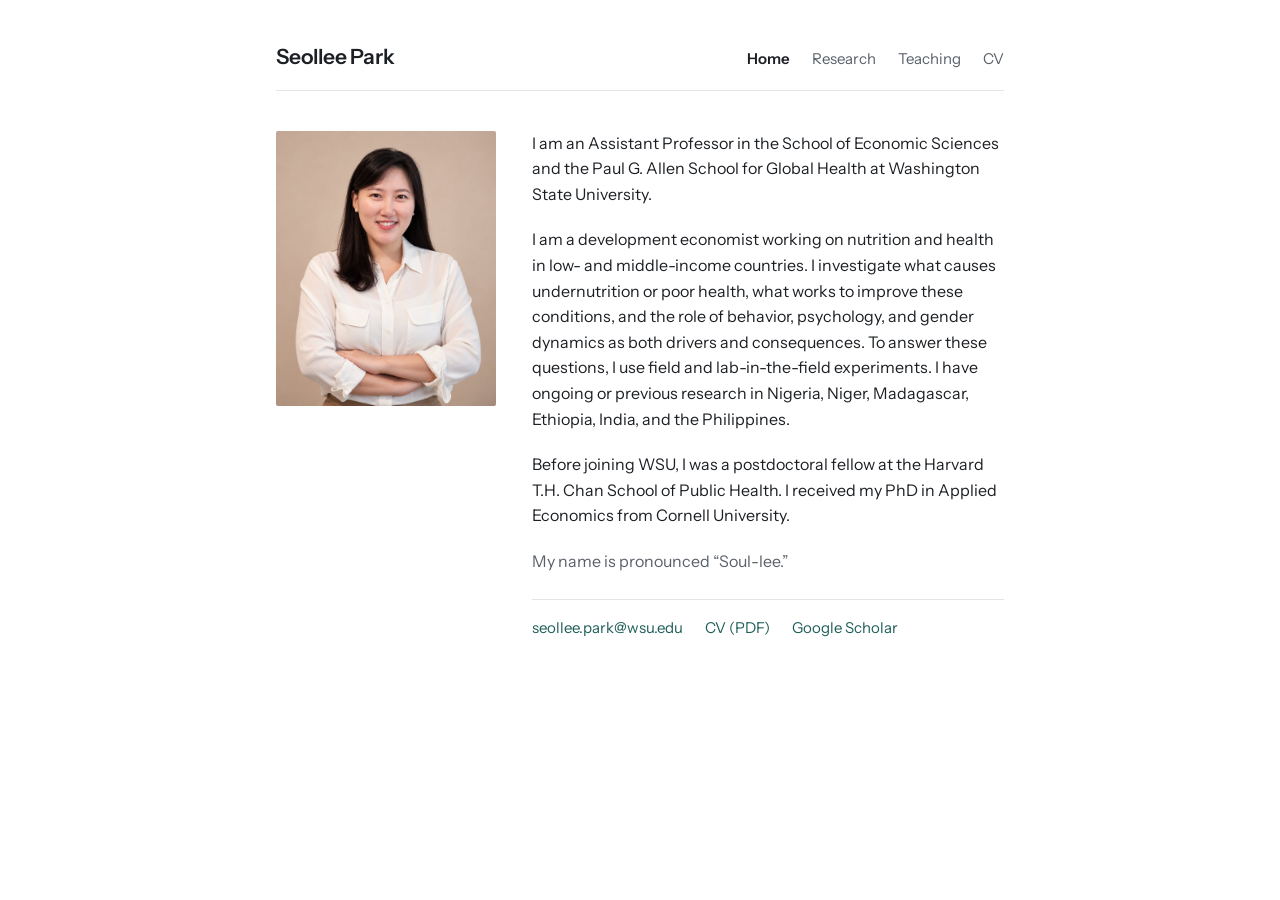
==== index.html @ ac42dcb7 "Link CV to the Google Drive copy; remove bundled PDF Co-Authored-By: Claude Opus 5.5 <noreply@anthro" ====
<!doctype html>
<html lang="en">
<head>
  <meta charset="utf-8">
  <meta name="viewport" content="width=device-width, initial-scale=1">
  <title>Seollee Park</title>
  <meta name="description" content="Seollee Park, Assistant Professor at Washington State University. Development economics, nutrition, and health.">
  <link rel="preconnect" href="https://fonts.googleapis.com">
  <link rel="preconnect" href="https://fonts.gstatic.com" crossorigin>
  <link href="https://fonts.googleapis.com/css2?family=Instrument+Sans:wght@400;600&family=Source+Serif+4:opsz,wght@8..60,400&display=swap" rel="stylesheet">
  <link rel="stylesheet" href="style.css">
</head>
<body>
  <div class="wrap">
    <header class="site-header">
      <a class="site-name" href="index.html">Seollee Park</a>
      <nav class="site-nav">
        <a href="index.html" aria-current="page">Home</a>
        <a href="research.html">Research</a>
        <a href="teaching.html">Teaching</a>
        <a href="https://drive.google.com/file/d/1q6lIRE-Bvj4h-wHS7-zK-mouNb4cCe7u/view?usp=sharing">CV</a>
      </nav>
    </header>

    <main>
      <section class="intro">
        <!-- Add your headshot to this folder as photo.jpg -->
        <img src="photo.jpg" alt="Seollee Park">
        <div>
          <p>I am an Assistant Professor in the School of Economic Sciences and the Paul G. Allen School for Global Health at Washington State University.</p>

          <p>I am a development economist working on nutrition and health in low- and middle-income countries. I investigate what causes undernutrition or poor health, what works to improve these conditions, and the role of behavior, psychology, and gender dynamics as both drivers and consequences. To answer these questions, I use field and lab-in-the-field experiments. I have ongoing or previous research in Nigeria, Niger, Madagascar, Ethiopia, India, and the Philippines.</p>

          <p>Before joining WSU, I was a postdoctoral fellow at the Harvard T.H. Chan School of Public Health. I received my PhD in Applied Economics from Cornell University.</p>

          <p class="pronounce">My name is pronounced &ldquo;Soul-lee.&rdquo;</p>

          <div class="links">
            <a href="mailto:seollee.park@wsu.edu">seollee.park@wsu.edu</a>
            <a href="https://drive.google.com/file/d/1q6lIRE-Bvj4h-wHS7-zK-mouNb4cCe7u/view?usp=sharing">CV (PDF)</a>
            <a href="https://scholar.google.com/citations?user=3BlMB2UAAAAJ&amp;hl=en">Google Scholar</a>
          </div>
        </div>
      </section>
    </main>

  </div>
</body>
</html>
---- style.css ----
:root {
  --ink: #1C1F23;
  --muted: #5A6069;
  --accent: #1E5E58;
  --rule: #E3E5E8;
  --bg: #FFFFFF;
  --sans: "Instrument Sans", system-ui, -apple-system, "Segoe UI", sans-serif;
  --serif: "Source Serif 4", Georgia, "Times New Roman", serif;
}

* { box-sizing: border-box; }

html { -webkit-text-size-adjust: 100%; }

body {
  margin: 0;
  background: var(--bg);
  color: var(--ink);
  font-family: var(--sans);
  font-size: 16px;
  line-height: 1.6;
}

.wrap {
  max-width: 760px;
  margin: 0 auto;
  padding: 0 16px;
}

a { color: var(--accent); text-decoration: none; }
a:hover { text-decoration: underline; text-underline-offset: 2px; }

/* Header */

.site-header {
  display: flex;
  flex-wrap: wrap;
  align-items: baseline;
  justify-content: space-between;
  gap: 8px 24px;
  padding: 40px 0 16px;
  border-bottom: 1px solid var(--rule);
}

.site-name {
  font-size: 21px;
  font-weight: 600;
  letter-spacing: -0.01em;
  color: var(--ink);
}
.site-name:hover { text-decoration: none; }

.site-nav { display: flex; gap: 22px; font-size: 15px; }
.site-nav a { color: var(--muted); }
.site-nav a[aria-current="page"] { color: var(--ink); font-weight: 600; }

main { padding: 40px 0 64px; }

/* Home */

.intro {
  display: grid;
  grid-template-columns: 220px 1fr;
  gap: 36px;
  align-items: start;
}

.intro img {
  width: 220px;
  height: 275px;
  object-fit: cover;
  border-radius: 2px;
  background: var(--rule);
}

.intro p { margin: 0 0 1.25em; }
.intro p:last-of-type { margin-bottom: 0; }

.pronounce { color: var(--muted); }

.links {
  margin-top: 24px;
  padding-top: 16px;
  border-top: 1px solid var(--rule);
  display: flex;
  flex-wrap: wrap;
  gap: 6px 22px;
  font-size: 15px;
}

/* Research */

h1 {
  font-size: 28px;
  font-weight: 600;
  letter-spacing: -0.015em;
  margin: 0 0 8px;
}

h2 {
  font-size: 13px;
  font-weight: 600;
  letter-spacing: 0.08em;
  text-transform: uppercase;
  color: var(--muted);
  margin: 44px 0 4px;
  padding-bottom: 8px;
  border-bottom: 1px solid var(--rule);
}

.papers { list-style: none; margin: 0; padding: 0; }

.paper { padding: 18px 0; border-bottom: 1px solid var(--rule); }
.paper:last-child { border-bottom: 0; }

.paper-title {
  font-family: var(--serif);
  font-size: 17px;
  font-weight: 400;
  line-height: 1.4;
  margin: 0 0 4px;
}
.paper-title a { color: var(--ink); }
.paper-title a:hover { color: var(--accent); }

.coauthors { color: var(--muted); font-size: 14.5px; margin: 0; }

.meta { font-size: 14.5px; margin: 4px 0 0; }
.meta .status { color: var(--ink); }
.meta .sep { color: var(--muted); margin: 0 6px; }

.abs-toggle {
  font: inherit;
  color: var(--accent);
  background: none;
  border: 0;
  padding: 0;
  cursor: pointer;
}
.abs-toggle::after { content: " \25B8"; font-size: 0.8em; }
.abs-toggle[aria-expanded="true"]::after { content: " \25BE"; }
.abs-toggle:hover { text-decoration: underline; text-underline-offset: 2px; }

.abstract p {
  margin: 10px 0 2px;
  padding-left: 14px;
  border-left: 2px solid var(--rule);
  font-size: 14.5px;
  line-height: 1.6;
  color: var(--muted);
}

@media (max-width: 600px) {
  body { font-size: 16px; }
  .site-header { padding-top: 24px; }
  main { padding-top: 28px; }
  .intro { grid-template-columns: 1fr; gap: 20px; }
  .intro img { width: 140px; height: 175px; }
  .paper-title { font-size: 17px; }
}
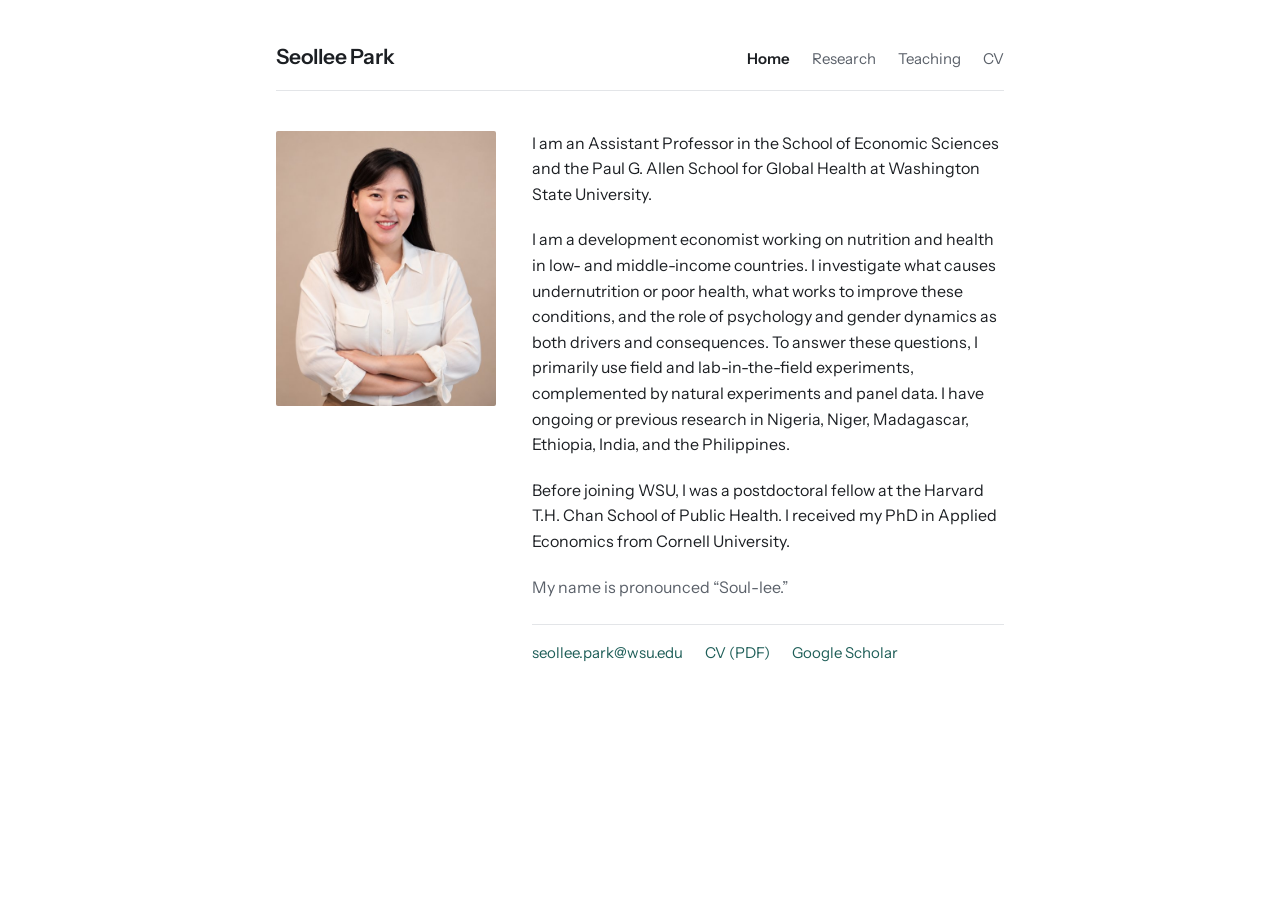
==== commit 5d431360: "Home: refine research focus and methods sentences Co-Authored-By: Claude Opus 5.5 <noreply@anthropic" ====
--- a/index.html
+++ b/index.html
@@ -29,7 +29,7 @@
         <div>
           <p>I am an Assistant Professor in the School of Economic Sciences and the Paul G. Allen School for Global Health at Washington State University.</p>
 
-          <p>I am a development economist working on nutrition and health in low- and middle-income countries. I investigate what causes undernutrition or poor health, what works to improve these conditions, and the role of behavior, psychology, and gender dynamics as both drivers and consequences. To answer these questions, I use field and lab-in-the-field experiments. I have ongoing or previous research in Nigeria, Niger, Madagascar, Ethiopia, India, and the Philippines.</p>
+          <p>I am a development economist working on nutrition and health in low- and middle-income countries. I investigate what causes undernutrition or poor health, what works to improve these conditions, and the role of psychology and gender dynamics as both drivers and consequences. To answer these questions, I primarily use field and lab-in-the-field experiments, complemented by natural experiments and panel data. I have ongoing or previous research in Nigeria, Niger, Madagascar, Ethiopia, India, and the Philippines.</p>
 
           <p>Before joining WSU, I was a postdoctoral fellow at the Harvard T.H. Chan School of Public Health. I received my PhD in Applied Economics from Cornell University.</p>
 
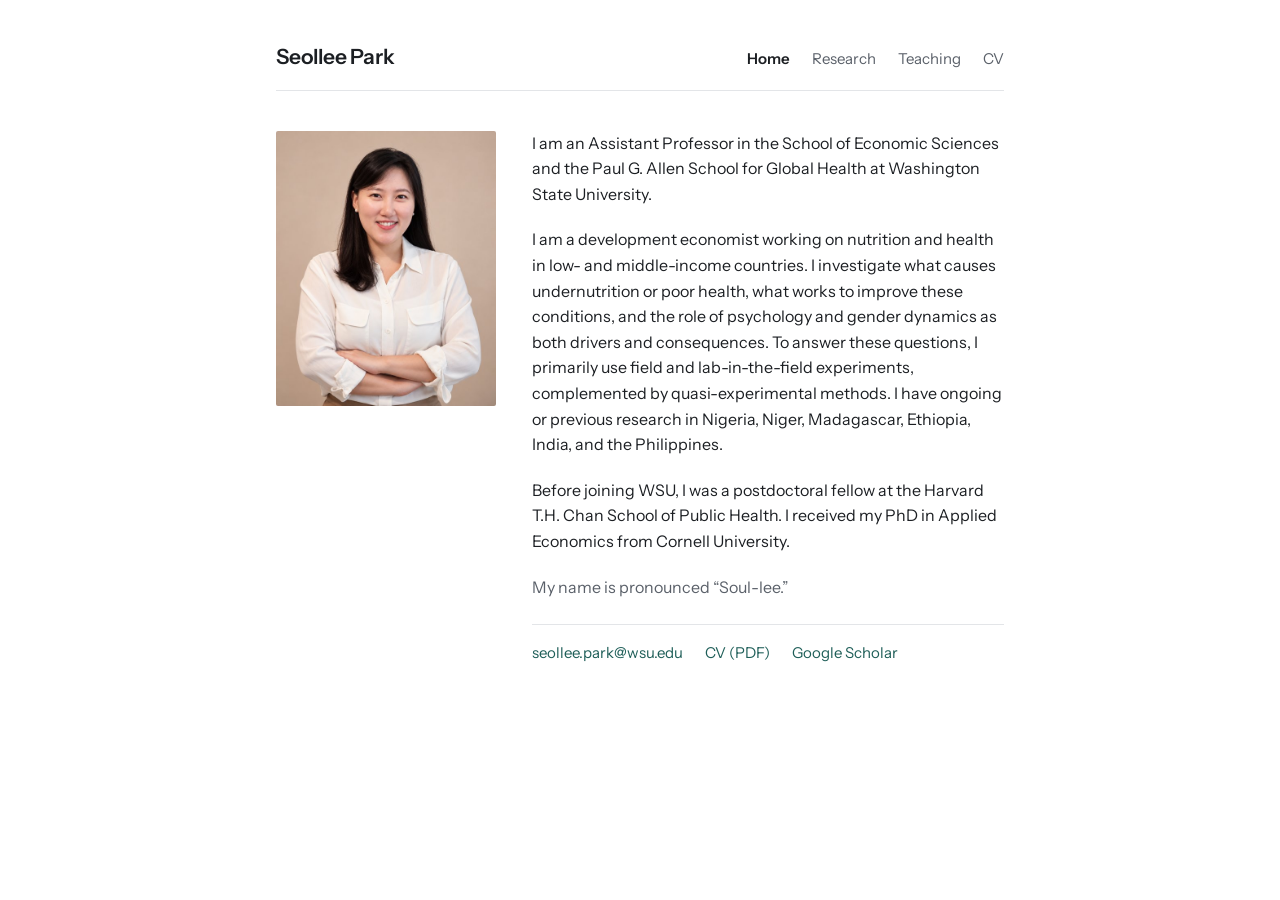
==== commit cf90b2e8: "Home: methods sentence names quasi-experimental methods Co-Authored-By: Claude Opus 5.5 <noreply@ant" ====
--- a/index.html
+++ b/index.html
@@ -29,7 +29,7 @@
         <div>
           <p>I am an Assistant Professor in the School of Economic Sciences and the Paul G. Allen School for Global Health at Washington State University.</p>
 
-          <p>I am a development economist working on nutrition and health in low- and middle-income countries. I investigate what causes undernutrition or poor health, what works to improve these conditions, and the role of psychology and gender dynamics as both drivers and consequences. To answer these questions, I primarily use field and lab-in-the-field experiments, complemented by natural experiments and panel data. I have ongoing or previous research in Nigeria, Niger, Madagascar, Ethiopia, India, and the Philippines.</p>
+          <p>I am a development economist working on nutrition and health in low- and middle-income countries. I investigate what causes undernutrition or poor health, what works to improve these conditions, and the role of psychology and gender dynamics as both drivers and consequences. To answer these questions, I primarily use field and lab-in-the-field experiments, complemented by quasi-experimental methods. I have ongoing or previous research in Nigeria, Niger, Madagascar, Ethiopia, India, and the Philippines.</p>
 
           <p>Before joining WSU, I was a postdoctoral fellow at the Harvard T.H. Chan School of Public Health. I received my PhD in Applied Economics from Cornell University.</p>
 
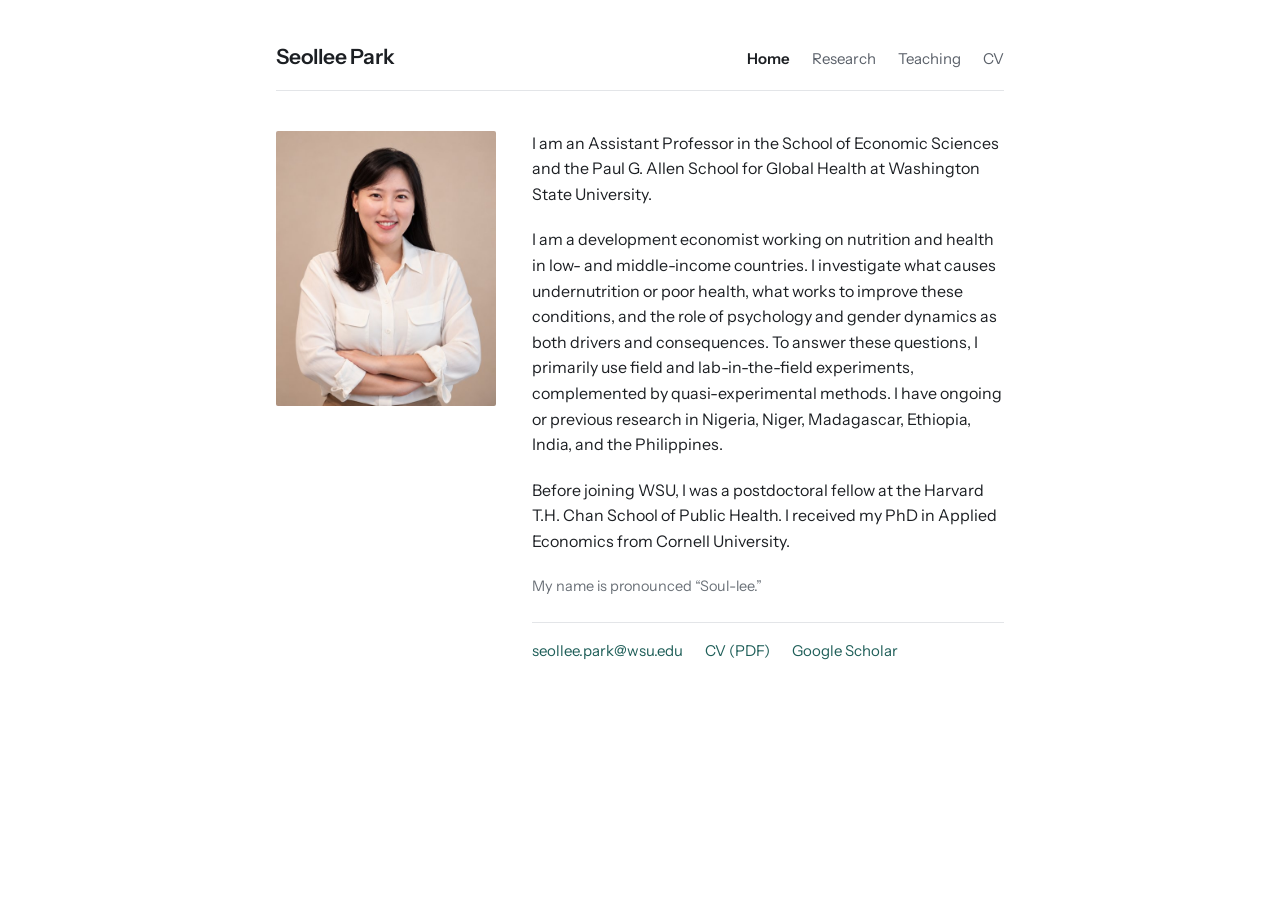
==== commit 71b13a4b: "Add Google Analytics (G-YKJ5T9HSD8) Co-Authored-By: Claude Opus 5.5 <noreply@anthropic.com>" ====
--- a/index.html
+++ b/index.html
@@ -1,6 +1,14 @@
 <!doctype html>
 <html lang="en">
 <head>
+  <!-- Google tag (gtag.js) -->
+  <script async src="https://www.googletagmanager.com/gtag/js?id=G-YKJ5T9HSD8"></script>
+  <script>
+    window.dataLayer = window.dataLayer || [];
+    function gtag(){dataLayer.push(arguments);}
+    gtag('js', new Date());
+    gtag('config', 'G-YKJ5T9HSD8');
+  </script>
   <meta charset="utf-8">
   <meta name="viewport" content="width=device-width, initial-scale=1">
   <title>Seollee Park</title>
--- a/style.css
+++ b/style.css
@@ -76,7 +76,7 @@
 .intro p { margin: 0 0 1.25em; }
 .intro p:last-of-type { margin-bottom: 0; }
 
-.pronounce { color: var(--muted); }
+.pronounce { color: #6B7178; font-size: 14.5px; }
 
 .links {
   margin-top: 24px;
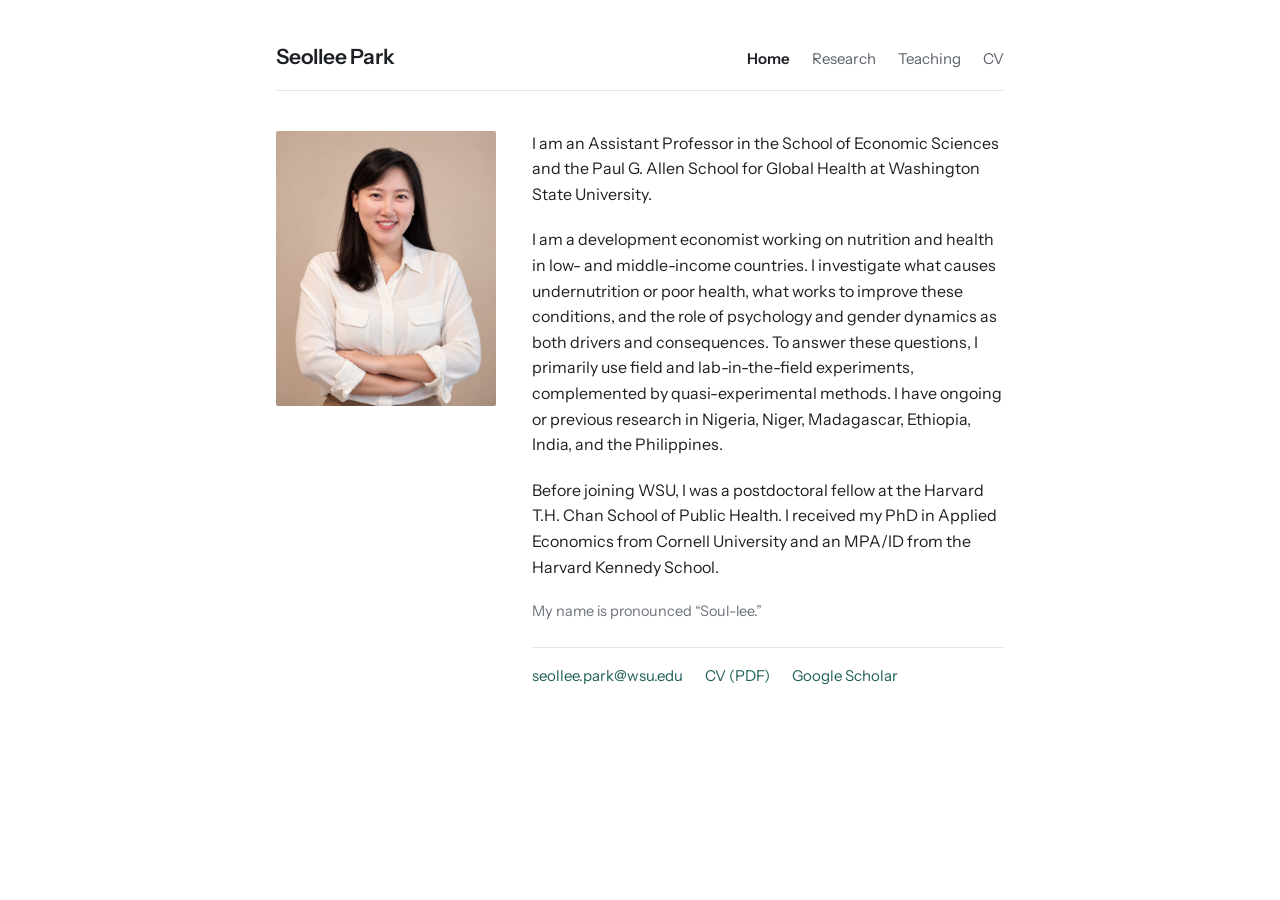
==== commit 239644d8: "Add MPA/ID to home page bio Co-Authored-By: Claude Opus 5.5 <noreply@anthropic.com>" ====
--- a/index.html
+++ b/index.html
@@ -39,7 +39,7 @@
 
           <p>I am a development economist working on nutrition and health in low- and middle-income countries. I investigate what causes undernutrition or poor health, what works to improve these conditions, and the role of psychology and gender dynamics as both drivers and consequences. To answer these questions, I primarily use field and lab-in-the-field experiments, complemented by quasi-experimental methods. I have ongoing or previous research in Nigeria, Niger, Madagascar, Ethiopia, India, and the Philippines.</p>
 
-          <p>Before joining WSU, I was a postdoctoral fellow at the Harvard T.H. Chan School of Public Health. I received my PhD in Applied Economics from Cornell University.</p>
+          <p>Before joining WSU, I was a postdoctoral fellow at the Harvard T.H. Chan School of Public Health. I received my PhD in Applied Economics from Cornell University and an MPA/ID from the Harvard Kennedy School.</p>
 
           <p class="pronounce">My name is pronounced &ldquo;Soul-lee.&rdquo;</p>
 
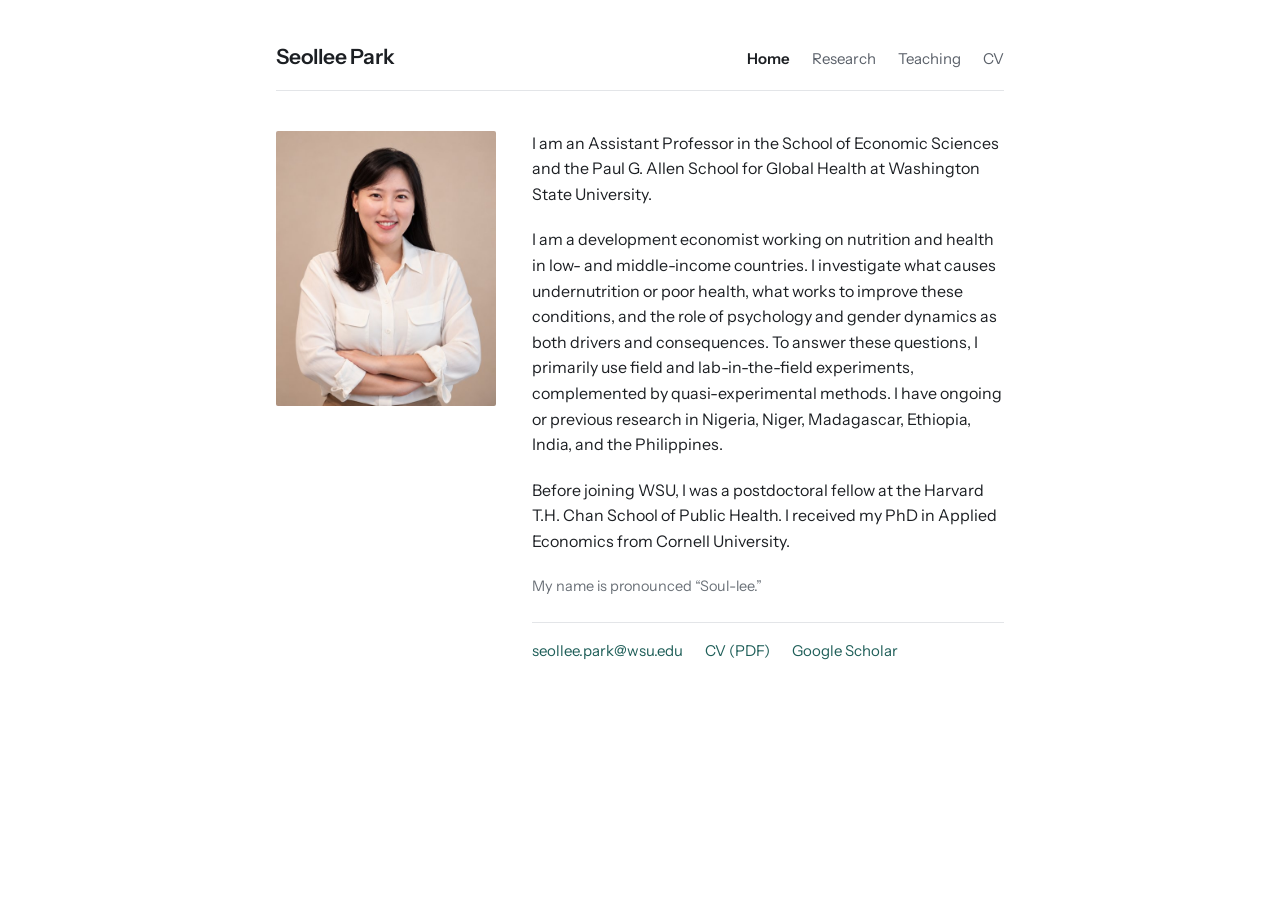
==== commit 6997fc84: "Remove MPA/ID from home page bio Co-Authored-By: Claude Opus 5.5 <noreply@anthropic.com>" ====
--- a/index.html
+++ b/index.html
@@ -39,7 +39,7 @@
 
           <p>I am a development economist working on nutrition and health in low- and middle-income countries. I investigate what causes undernutrition or poor health, what works to improve these conditions, and the role of psychology and gender dynamics as both drivers and consequences. To answer these questions, I primarily use field and lab-in-the-field experiments, complemented by quasi-experimental methods. I have ongoing or previous research in Nigeria, Niger, Madagascar, Ethiopia, India, and the Philippines.</p>
 
-          <p>Before joining WSU, I was a postdoctoral fellow at the Harvard T.H. Chan School of Public Health. I received my PhD in Applied Economics from Cornell University and an MPA/ID from the Harvard Kennedy School.</p>
+          <p>Before joining WSU, I was a postdoctoral fellow at the Harvard T.H. Chan School of Public Health. I received my PhD in Applied Economics from Cornell University.</p>
 
           <p class="pronounce">My name is pronounced &ldquo;Soul-lee.&rdquo;</p>
 
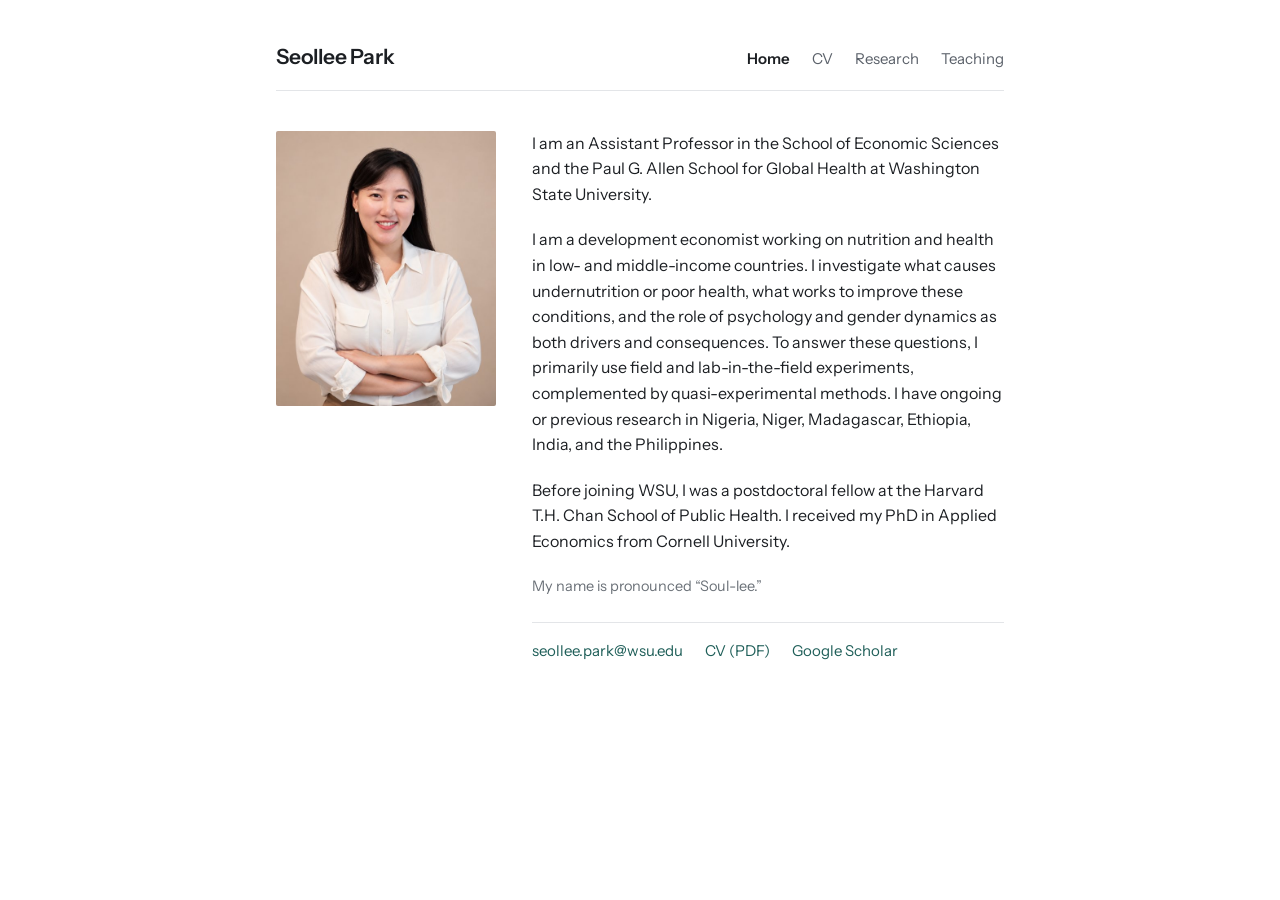
==== commit 0f82d516: "Embed CV on its own page; move CV after Home in nav Co-Authored-By: Claude Opus 5.5 <noreply@anthrop" ====
--- a/index.html
+++ b/index.html
@@ -24,9 +24,9 @@
       <a class="site-name" href="index.html">Seollee Park</a>
       <nav class="site-nav">
         <a href="index.html" aria-current="page">Home</a>
+        <a href="cv.html">CV</a>
         <a href="research.html">Research</a>
         <a href="teaching.html">Teaching</a>
-        <a href="https://drive.google.com/file/d/1q6lIRE-Bvj4h-wHS7-zK-mouNb4cCe7u/view?usp=sharing">CV</a>
       </nav>
     </header>
 
--- a/style.css
+++ b/style.css
@@ -150,6 +150,17 @@
   color: var(--muted);
 }
 
+/* CV */
+
+.cv-frame {
+  display: block;
+  width: 100%;
+  height: calc(100vh - 220px);
+  min-height: 560px;
+  margin-top: 20px;
+  border: 1px solid var(--rule);
+}
+
 @media (max-width: 600px) {
   body { font-size: 16px; }
   .site-header { padding-top: 24px; }
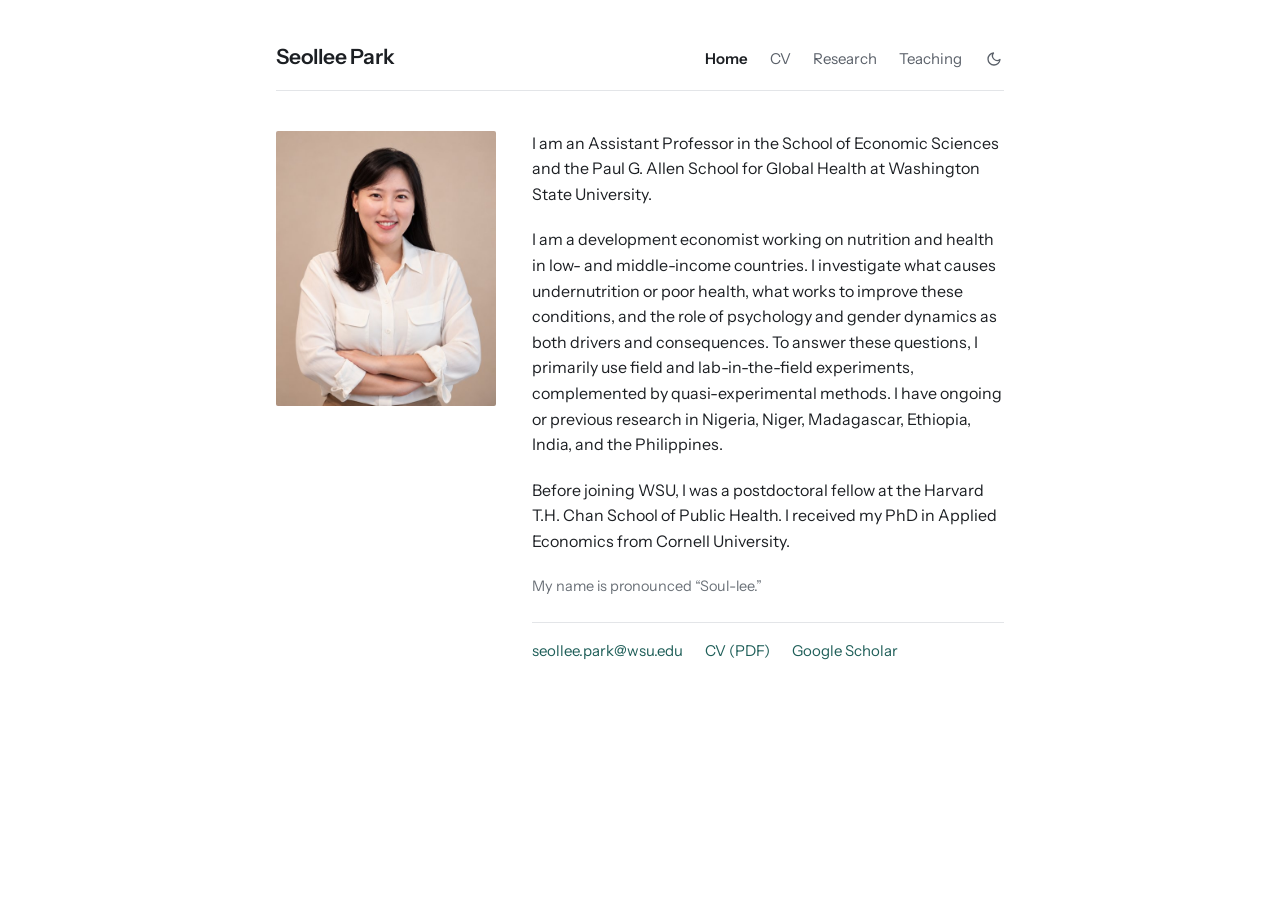
==== commit 4b4a63d9: "Add light/dark mode toggle with gray dark theme Follows the system setting by default; the toggle ch" ====
--- a/index.html
+++ b/index.html
@@ -16,6 +16,9 @@
   <link rel="preconnect" href="https://fonts.googleapis.com">
   <link rel="preconnect" href="https://fonts.gstatic.com" crossorigin>
   <link href="https://fonts.googleapis.com/css2?family=Instrument+Sans:wght@400;600&family=Source+Serif+4:opsz,wght@8..60,400&display=swap" rel="stylesheet">
+  <script>
+    try { var t = localStorage.getItem('theme'); if (t === 'dark' || t === 'light') document.documentElement.dataset.theme = t; } catch (e) {}
+  </script>
   <link rel="stylesheet" href="style.css">
 </head>
 <body>
@@ -27,6 +30,10 @@
         <a href="cv.html">CV</a>
         <a href="research.html">Research</a>
         <a href="teaching.html">Teaching</a>
+        <button type="button" class="theme-toggle" aria-label="Switch to dark mode">
+          <svg class="icon-moon" viewBox="0 0 24 24" fill="none" stroke="currentColor" stroke-width="2" stroke-linecap="round" stroke-linejoin="round" aria-hidden="true"><path d="M21 12.8A9 9 0 1 1 11.2 3a7 7 0 0 0 9.8 9.8z"/></svg>
+          <svg class="icon-sun" viewBox="0 0 24 24" fill="none" stroke="currentColor" stroke-width="2" stroke-linecap="round" stroke-linejoin="round" aria-hidden="true"><circle cx="12" cy="12" r="4"/><path d="M12 2v2M12 20v2M4.9 4.9l1.4 1.4M17.7 17.7l1.4 1.4M2 12h2M20 12h2M4.9 19.1l1.4-1.4M17.7 6.3l1.4-1.4"/></svg>
+        </button>
       </nav>
     </header>
 
@@ -53,5 +60,6 @@
     </main>
 
   </div>
+  <script src="theme.js"></script>
 </body>
 </html>
--- a/style.css
+++ b/style.css
@@ -1,11 +1,37 @@
 :root {
+  color-scheme: light;
   --ink: #1C1F23;
   --muted: #5A6069;
+  --faint: #6B7178;
   --accent: #1E5E58;
   --rule: #E3E5E8;
   --bg: #FFFFFF;
   --sans: "Instrument Sans", system-ui, -apple-system, "Segoe UI", sans-serif;
   --serif: "Source Serif 4", Georgia, "Times New Roman", serif;
+}
+
+/* Dark mode: follows the system setting unless the visitor picks one */
+
+@media (prefers-color-scheme: dark) {
+  :root:not([data-theme="light"]) {
+    color-scheme: dark;
+    --ink: #F5F5F5;
+    --muted: #D0D0D0;
+    --faint: #BEBEBE;
+    --accent: #9FDCD2;
+    --rule: #5E5E5E;
+    --bg: #474747;
+  }
+}
+
+:root[data-theme="dark"] {
+  color-scheme: dark;
+  --ink: #F5F5F5;
+  --muted: #D0D0D0;
+  --faint: #BEBEBE;
+  --accent: #9FDCD2;
+  --rule: #5E5E5E;
+  --bg: #474747;
 }
 
 * { box-sizing: border-box; }
@@ -50,9 +76,28 @@
 }
 .site-name:hover { text-decoration: none; }
 
-.site-nav { display: flex; gap: 22px; font-size: 15px; }
+.site-nav { display: flex; align-items: center; gap: 22px; font-size: 15px; }
 .site-nav a { color: var(--muted); }
 .site-nav a[aria-current="page"] { color: var(--ink); font-weight: 600; }
+
+.theme-toggle {
+  display: inline-flex;
+  color: var(--muted);
+  background: none;
+  border: 0;
+  padding: 2px;
+  cursor: pointer;
+}
+.theme-toggle:hover { color: var(--ink); }
+.theme-toggle svg { width: 16px; height: 16px; }
+.theme-toggle .icon-sun { display: none; }
+
+@media (prefers-color-scheme: dark) {
+  :root:not([data-theme="light"]) .theme-toggle .icon-moon { display: none; }
+  :root:not([data-theme="light"]) .theme-toggle .icon-sun { display: block; }
+}
+:root[data-theme="dark"] .theme-toggle .icon-moon { display: none; }
+:root[data-theme="dark"] .theme-toggle .icon-sun { display: block; }
 
 main { padding: 40px 0 64px; }
 
@@ -76,7 +121,7 @@
 .intro p { margin: 0 0 1.25em; }
 .intro p:last-of-type { margin-bottom: 0; }
 
-.pronounce { color: #6B7178; font-size: 14.5px; }
+.pronounce { color: var(--faint); font-size: 14.5px; }
 
 .links {
   margin-top: 24px;
